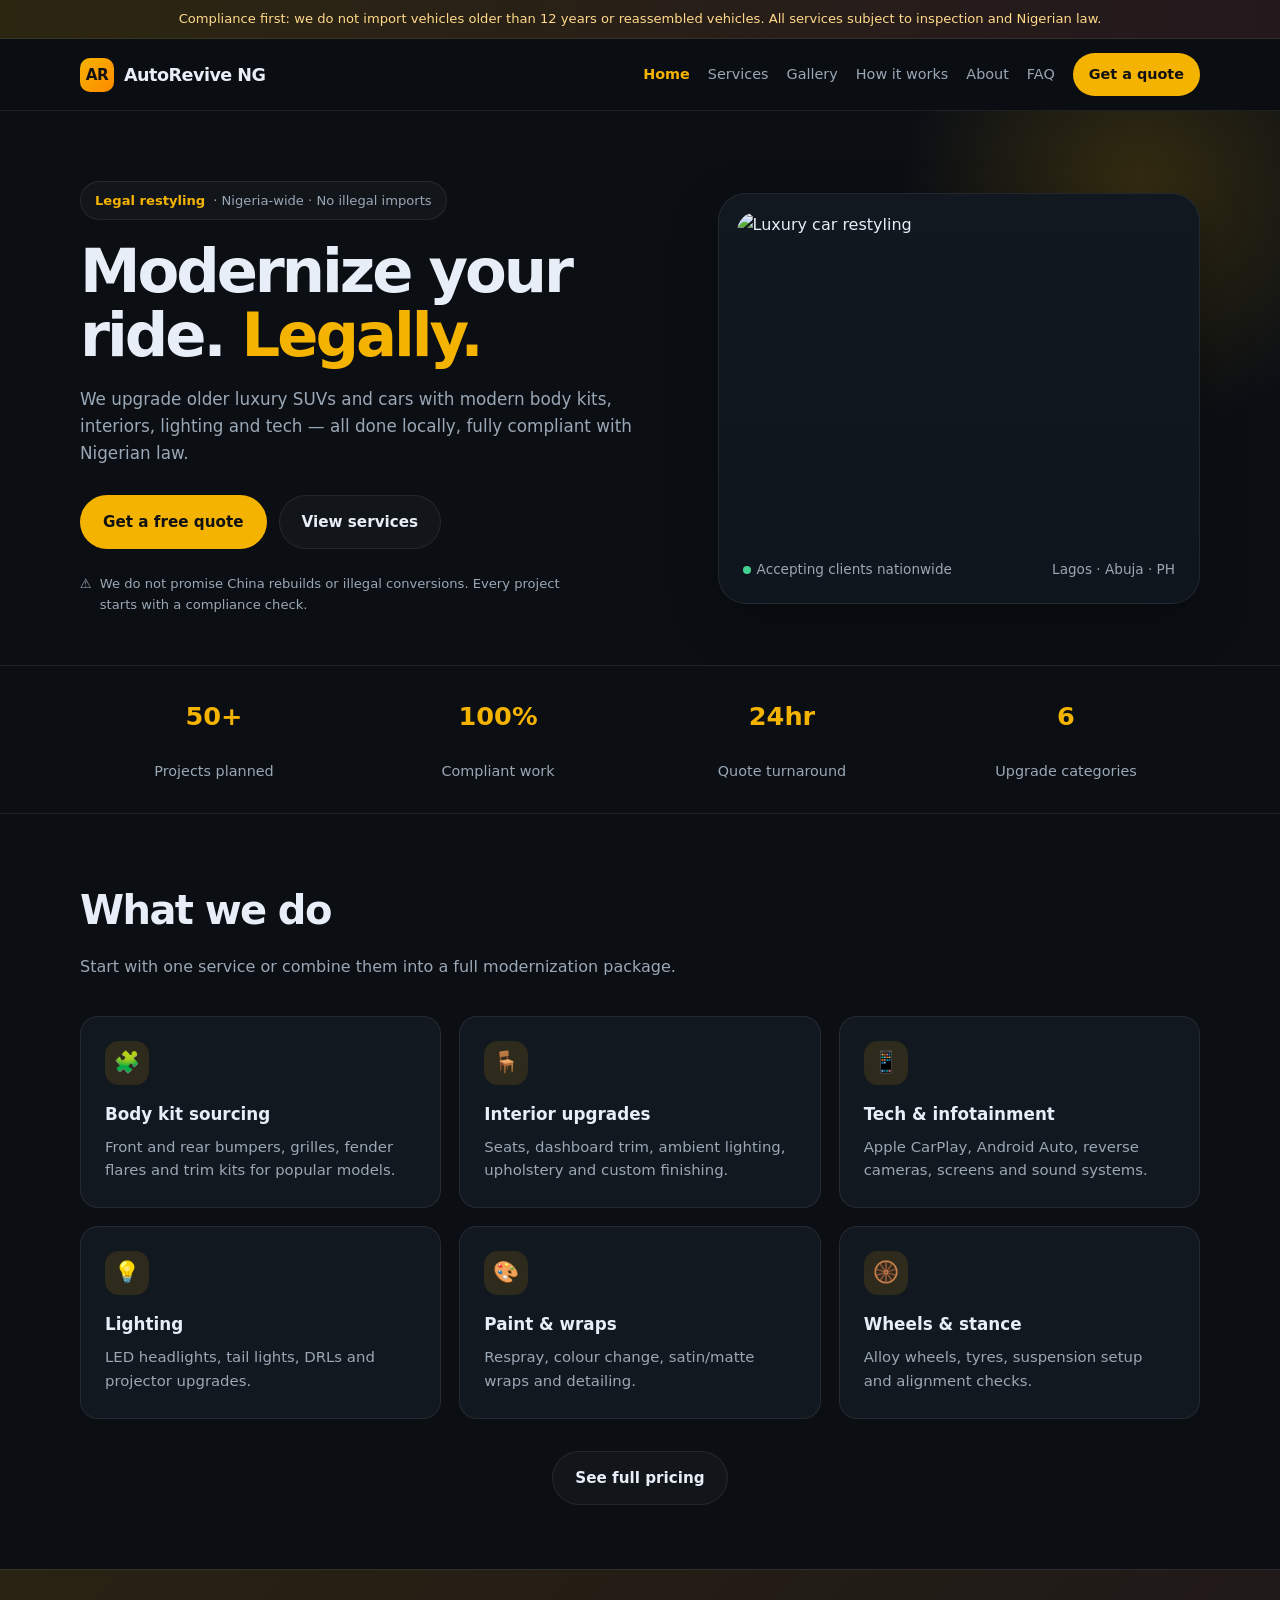
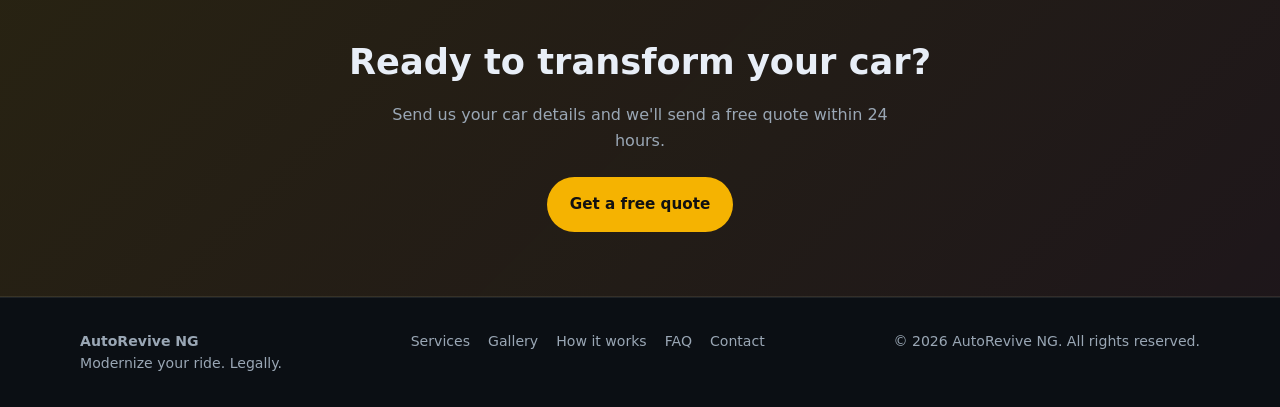
==== index.html @ 41c701de "Initial AutoRevive NG site" ====
<!DOCTYPE html>
<html lang="en">
<head>
  <meta charset="UTF-8" />
  <meta name="viewport" content="width=device-width, initial-scale=1.0" />
  <title>AutoRevive NG — Modernize Your Ride. Legally.</title>
  <meta name="description" content="Nigeria's trusted car restyling and upgrade service. Body kits, interiors, lighting, tech and more. No illegal imports." />
  <link rel="stylesheet" href="css/style.css" />
</head>
<body>

  <div class="banner">
    Compliance first: we do not import vehicles older than 12 years or reassembled vehicles. All services subject to inspection and Nigerian law.
  </div>

  <header>
    <div class="container nav">
      <a href="index.html" class="logo"><span>AR</span> AutoRevive NG</a>
      <button class="nav-toggle" aria-label="Toggle menu">&#9776;</button>
      <nav class="nav-links">
        <a href="index.html" class="active">Home</a>
        <a href="services.html">Services</a>
        <a href="gallery.html">Gallery</a>
        <a href="how-it-works.html">How it works</a>
        <a href="about.html">About</a>
        <a href="faq.html">FAQ</a>
        <a href="contact.html" class="nav-cta">Get a quote</a>
      </nav>
    </div>
  </header>

  <section class="hero">
    <div class="container hero-grid">
      <div>
        <div class="pill"><b>Legal restyling</b> &middot; Nigeria-wide &middot; No illegal imports</div>
        <h1>Modernize your ride. <span>Legally.</span></h1>
        <p>
          We upgrade older luxury SUVs and cars with modern body kits, interiors,
          lighting and tech &mdash; all done locally, fully compliant with Nigerian law.
        </p>
        <div class="btn-row">
          <a href="contact.html" class="btn btn-primary">Get a free quote</a>
          <a href="services.html" class="btn btn-outline">View services</a>
        </div>
        <div class="hero-note">
          <span>&#9888;</span>
          <span>We do not promise China rebuilds or illegal conversions. Every project starts with a compliance check.</span>
        </div>
      </div>
      <div class="hero-card">
        <img src="https://images.unsplash.com/photo-1523983388277-336a66bf9bcd?w=900&q=80" alt="Luxury car restyling" />
        <div class="hero-card-footer">
          <span><span class="dot"></span>Accepting clients nationwide</span>
          <span>Lagos &middot; Abuja &middot; PH</span>
        </div>
      </div>
    </div>
  </section>

  <section class="trust-bar">
    <div class="container trust-grid">
      <div><strong>50+</strong><br />Projects planned</div>
      <div><strong>100%</strong><br />Compliant work</div>
      <div><strong>24hr</strong><br />Quote turnaround</div>
      <div><strong>6</strong><br />Upgrade categories</div>
    </div>
  </section>

  <section>
    <div class="container">
      <div class="section-head">
        <h2>What we do</h2>
        <p>Start with one service or combine them into a full modernization package.</p>
      </div>
      <div class="grid-3">
        <div class="card"><div class="icon">&#129513;</div><h3>Body kit sourcing</h3><p>Front and rear bumpers, grilles, fender flares and trim kits for popular models.</p></div>
        <div class="card"><div class="icon">&#129681;</div><h3>Interior upgrades</h3><p>Seats, dashboard trim, ambient lighting, upholstery and custom finishing.</p></div>
        <div class="card"><div class="icon">&#128241;</div><h3>Tech &amp; infotainment</h3><p>Apple CarPlay, Android Auto, reverse cameras, screens and sound systems.</p></div>
        <div class="card"><div class="icon">&#128161;</div><h3>Lighting</h3><p>LED headlights, tail lights, DRLs and projector upgrades.</p></div>
        <div class="card"><div class="icon">&#127912;</div><h3>Paint &amp; wraps</h3><p>Respray, colour change, satin/matte wraps and detailing.</p></div>
        <div class="card"><div class="icon">&#128734;</div><h3>Wheels &amp; stance</h3><p>Alloy wheels, tyres, suspension setup and alignment checks.</p></div>
      </div>
      <div class="center" style="margin-top:32px;">
        <a href="services.html" class="btn btn-outline">See full pricing</a>
      </div>
    </div>
  </section>

  <section class="cta-section">
    <div class="container">
      <h2>Ready to transform your car?</h2>
      <p>Send us your car details and we'll send a free quote within 24 hours.</p>
      <a href="contact.html" class="btn btn-primary">Get a free quote</a>
    </div>
  </section>

  <footer>
    <div class="container footer-grid">
      <div><strong>AutoRevive NG</strong><br />Modernize your ride. Legally.</div>
      <div class="footer-links">
        <a href="services.html">Services</a>
        <a href="gallery.html">Gallery</a>
        <a href="how-it-works.html">How it works</a>
        <a href="faq.html">FAQ</a>
        <a href="contact.html">Contact</a>
      </div>
      <div>&copy; <span id="year"></span> AutoRevive NG. All rights reserved.</div>
    </div>
  </footer>

  <script src="js/main.js"></script>
</body>
</html>
---- css/style.css ----
:root {
  --bg: #0b0f14;
  --card: #121820;
  --card-2: #17202b;
  --accent: #f5b301;
  --accent-2: #ffcf4d;
  --text: #e8eef7;
  --muted: #9aa7b5;
  --border: rgba(255, 255, 255, 0.08);
  --radius: 18px;
  --shadow: 0 18px 50px rgba(0, 0, 0, 0.35);
}

* { box-sizing: border-box; margin: 0; padding: 0; }
html { scroll-behavior: smooth; }

body {
  font-family: system-ui, -apple-system, BlinkMacSystemFont, "Segoe UI", Roboto, sans-serif;
  background: var(--bg);
  color: var(--text);
  line-height: 1.6;
}

a { color: inherit; text-decoration: none; }
img { max-width: 100%; display: block; }
.container { width: min(1120px, 92%); margin: 0 auto; }

/* Banner */
.banner {
  background: linear-gradient(90deg, rgba(245,179,1,0.14), rgba(255,107,107,0.10));
  border-bottom: 1px solid var(--border);
  padding: 10px 0;
  font-size: 0.82rem;
  color: #ffd98a;
  text-align: center;
  line-height: 1.4;
}

/* Header */
header {
  position: sticky;
  top: 0;
  z-index: 50;
  background: rgba(11,15,20,0.92);
  backdrop-filter: blur(14px);
  border-bottom: 1px solid var(--border);
}

.nav { display: flex; align-items: center; justify-content: space-between; padding: 14px 0; }

.logo { display: flex; align-items: center; gap: 10px; font-weight: 800; letter-spacing: -0.03em; font-size: 1.1rem; }

.logo span {
  width: 34px; height: 34px; border-radius: 10px;
  background: linear-gradient(135deg, var(--accent), #ff8a00);
  display: grid; place-items: center;
  color: #111; font-size: 0.95rem;
}

.nav-links { display: flex; align-items: center; gap: 18px; font-size: 0.9rem; color: var(--muted); }
.nav-links a:hover, .nav-links a.active { color: var(--text); }
.nav-links a.active { font-weight: 700; color: var(--accent); }

.nav-cta { background: var(--accent); color: #111 !important; padding: 10px 16px; border-radius: 999px; font-weight: 700; }
.nav-cta.active { background: var(--accent-2); }

.nav-toggle {
  display: none; background: none;
  border: 1px solid var(--border); color: var(--text);
  font-size: 1.3rem; padding: 6px 10px;
  border-radius: 10px; cursor: pointer;
}

/* Hero */
.hero { padding: 70px 0 50px; position: relative; overflow: hidden; }

.hero::before {
  content: ""; position: absolute;
  width: 520px; height: 520px;
  background: radial-gradient(circle, rgba(245,179,1,0.18), transparent 65%);
  top: -180px; right: -120px; pointer-events: none;
}

.hero-grid { display: grid; grid-template-columns: 1.1fr 0.9fr; gap: 48px; align-items: center; position: relative; }

.pill {
  display: inline-flex; align-items: center; gap: 8px;
  border: 1px solid var(--border);
  background: rgba(255,255,255,0.03);
  color: var(--muted); padding: 8px 14px;
  border-radius: 999px; font-size: 0.82rem; margin-bottom: 20px;
}
.pill b { color: var(--accent); }

h1 { font-size: clamp(2.2rem, 5vw, 3.8rem); line-height: 1.05; letter-spacing: -0.05em; margin-bottom: 18px; }
h1 span { color: var(--accent); }
.hero p { color: var(--muted); font-size: 1.05rem; max-width: 560px; margin-bottom: 28px; }

.btn-row { display: flex; flex-wrap: wrap; gap: 12px; margin-bottom: 24px; }

.btn {
  display: inline-flex; align-items: center; justify-content: center; gap: 8px;
  padding: 14px 22px; border-radius: 999px;
  font-weight: 800; border: 1px solid transparent;
  cursor: pointer; transition: 0.2s ease; font-size: 0.95rem;
}

.btn-primary { background: var(--accent); color: #111; }
.btn-primary:hover { background: var(--accent-2); transform: translateY(-1px); }
.btn-outline { border-color: var(--border); color: var(--text); background: rgba(255,255,255,0.03); }
.btn-outline:hover { background: rgba(255,255,255,0.07); }

.hero-note { font-size: 0.82rem; color: var(--muted); display: flex; gap: 8px; align-items: flex-start; max-width: 520px; }

.hero-card {
  background: linear-gradient(180deg, var(--card), #0f151d);
  border: 1px solid var(--border); border-radius: 28px;
  padding: 18px; box-shadow: var(--shadow);
}

.hero-card img { border-radius: 20px; aspect-ratio: 4/3; object-fit: cover; width: 100%; }

.hero-card-footer {
  display: flex; justify-content: space-between; align-items: center;
  padding: 14px 6px 4px; font-size: 0.85rem;
  color: var(--muted); flex-wrap: wrap; gap: 8px;
}

.dot { width: 8px; height: 8px; border-radius: 50%; background: #42d392; display: inline-block; margin-right: 6px; }

/* Trust bar */
.trust-bar { padding: 30px 0; border-top: 1px solid var(--border); border-bottom: 1px solid var(--border); }
.trust-grid { display: grid; grid-template-columns: repeat(4, 1fr); gap: 16px; text-align: center; }
.trust-grid div { font-size: 0.9rem; color: var(--muted); }
.trust-grid strong { font-size: 1.6rem; color: var(--accent); display: block; }

/* Sections */
section { padding: 64px 0; }
.section-head { max-width: 700px; margin-bottom: 36px; }
.section-head h2 { font-size: clamp(1.7rem, 3.5vw, 2.5rem); letter-spacing: -0.04em; margin-bottom: 12px; }
.section-head p { color: var(--muted); }

.grid-3 { display: grid; grid-template-columns: repeat(3, 1fr); gap: 18px; }

.card {
  background: var(--card); border: 1px solid var(--border);
  border-radius: var(--radius); padding: 24px; transition: 0.2s ease;
}
.card:hover { transform: translateY(-3px); border-color: rgba(245,179,1,0.35); }
.card .icon {
  width: 44px; height: 44px; border-radius: 14px;
  background: rgba(245,179,1,0.12);
  display: grid; place-items: center;
  font-size: 1.3rem; margin-bottom: 16px;
}
.card h3 { margin-bottom: 8px; font-size: 1.05rem; }
.card p { color: var(--muted); font-size: 0.93rem; }

/* Steps */
.steps { display: grid; grid-template-columns: repeat(4, 1fr); gap: 16px; counter-reset: step; }
.step { background: var(--card); border: 1px solid var(--border); border-radius: var(--radius); padding: 22px; }
.step::before {
  counter-increment: step; content: counter(step);
  width: 32px; height: 32px; border-radius: 50%;
  background: var(--accent); color: #111;
  display: grid; place-items: center; font-weight: 800; margin-bottom: 14px;
}
.step h3 { font-size: 0.95rem; margin-bottom: 6px; }
.step p { color: var(--muted); font-size: 0.9rem; }

/* Page hero */
.page-hero { padding: 60px 0 30px; border-bottom: 1px solid var(--border); }
.page-hero h1 { font-size: clamp(2rem, 4vw, 3rem); margin-bottom: 10px; }
.page-hero p { color: var(--muted); max-width: 640px; }

/* Price cards */
.price-card {
  background: var(--card); border: 1px solid var(--border);
  border-radius: var(--radius); padding: 24px;
  max-width: 720px; margin-bottom: 24px;
}
.price-card p { color: var(--muted); margin-bottom: 10px; }
.price-tag { font-size: 1.4rem; font-weight: 800; color: var(--accent); margin: 14px 0 8px; }
.price-note { font-size: 0.85rem; color: var(--muted); line-height: 1.5; }

/* Gallery */
.gallery { display: grid; grid-template-columns: repeat(3, 1fr); gap: 14px; }
.gallery img {
  border-radius: 16px; aspect-ratio: 4/3; object-fit: cover;
  border: 1px solid var(--border); filter: saturate(0.9); transition: 0.25s ease;
}
.gallery img:hover { transform: scale(1.02); filter: saturate(1.1); }

/* FAQ */
.faq { display: grid; gap: 12px; max-width: 820px; }
details { background: var(--card); border: 1px solid var(--border); border-radius: 14px; padding: 18px 20px; }
summary { cursor: pointer; font-weight: 700; list-style: none; display: flex; justify-content: space-between; gap: 12px; }
summary::-webkit-details-marker { display: none; }
summary::after { content: "+"; color: var(--accent); font-size: 1.3rem; line-height: 1; }
details[open] summary::after { content: "\2013"; }
details p { color: var(--muted); margin-top: 12px; font-size: 0.93rem; }

/* About */
.about-content { max-width: 720px; }
.about-content p { color: var(--muted); margin-bottom: 16px; }
.values-list { list-style: none; display: grid; gap: 12px; margin-top: 16px; }
.values-list li { color: var(--muted); font-size: 0.95rem; }
.values-list li strong { color: var(--text); }

/* Form */
.form-wrap {
  display: grid; grid-template-columns: 0.9fr 1.1fr; gap: 28px;
  background: linear-gradient(180deg, var(--card), #0f151d);
  border: 1px solid var(--border); border-radius: 26px;
  padding: 28px; box-shadow: var(--shadow);
}
.form-info h2 { font-size: 1.6rem; letter-spacing: -0.03em; margin-bottom: 12px; }
.form-info p { color: var(--muted); margin-bottom: 18px; }
.form-info ul { list-style: none; display: grid; gap: 10px; color: var(--muted); font-size: 0.93rem; }
.form-info li::before { content: "\2713"; color: var(--accent); margin-right: 8px; font-weight: 800; }
.form-info a { color: var(--accent); text-decoration: underline; }

form { display: grid; gap: 14px; }
.field { display: grid; gap: 6px; }
label { font-size: 0.83rem; color: var(--muted); }

input, select, textarea {
  width: 100%; background: #0b1016;
  border: 1px solid var(--border); color: var(--text);
  border-radius: 12px; padding: 13px 14px;
  font: inherit; outline: none;
}
input:focus, select:focus, textarea:focus {
  border-color: rgba(245,179,1,0.6);
  box-shadow: 0 0 0 3px rgba(245,179,1,0.08);
}
textarea { min-height: 110px; resize: vertical; }
.form-row { display: grid; grid-template-columns: 1fr 1fr; gap: 14px; }
.disclaimer { font-size: 0.78rem; color: var(--muted); line-height: 1.5; }

/* CTA */
.cta-section {
  background: linear-gradient(135deg, rgba(245,179,1,0.12), rgba(255,107,107,0.08));
  border-top: 1px solid var(--border); border-bottom: 1px solid var(--border); text-align: center;
}
.cta-section h2 { font-size: clamp(1.5rem, 3vw, 2.2rem); margin-bottom: 12px; }
.cta-section p { color: var(--muted); margin-bottom: 24px; max-width: 520px; margin-left: auto; margin-right: auto; }

.compliance-section { background: var(--card); border-top: 1px solid var(--border); border-bottom: 1px solid var(--border); }
.center { text-align: center; }

/* Footer */
footer { border-top: 1px solid var(--border); padding: 32px 0; color: var(--muted); font-size: 0.88rem; }
.footer-grid { display: flex; justify-content: space-between; gap: 20px; flex-wrap: wrap; }
.footer-links { display: flex; gap: 18px; flex-wrap: wrap; }
.footer-links a:hover { color: var(--text); }

/* Responsive */
@media (max-width: 900px) {
  .hero-grid, .form-wrap { grid-template-columns: 1fr; }
  .grid-3, .steps, .gallery { grid-template-columns: 1fr 1fr; }
  .trust-grid { grid-template-columns: 1fr 1fr; }

  .nav-links {
    display: none; position: absolute;
    top: 64px; left: 4%; right: 4%;
    background: #0f151d; border: 1px solid var(--border);
    border-radius: 16px; padding: 18px;
    flex-direction: column; align-items: stretch;
    box-shadow: var(--shadow);
  }
  .nav-links.open { display: flex; }
  .nav-toggle { display: block; }
}

@media (max-width: 600px) {
  .grid-3, .steps, .gallery, .form-row, .trust-grid { grid-template-columns: 1fr; }
  .hero { padding-top: 48px; }
  section { padding: 48px 0; }
  .banner { font-size: 0.75rem; padding: 8px 12px; }
}
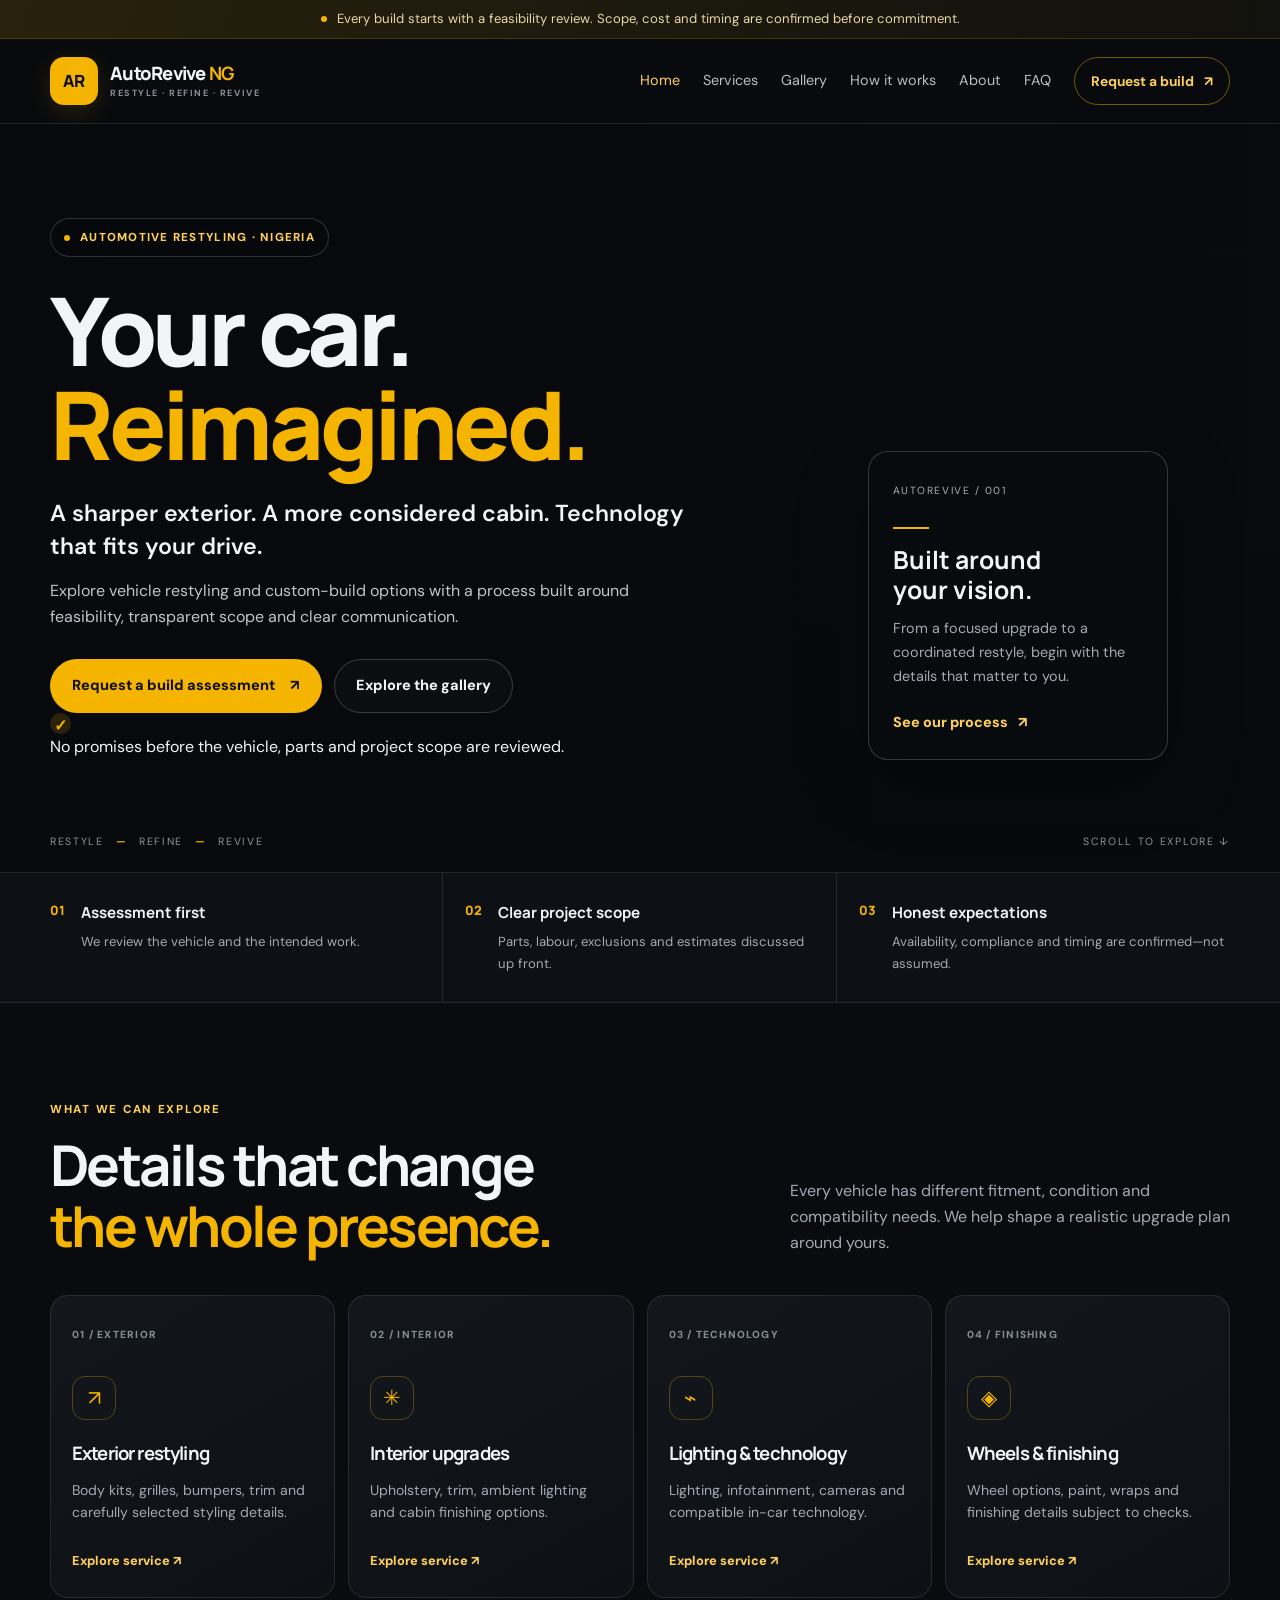
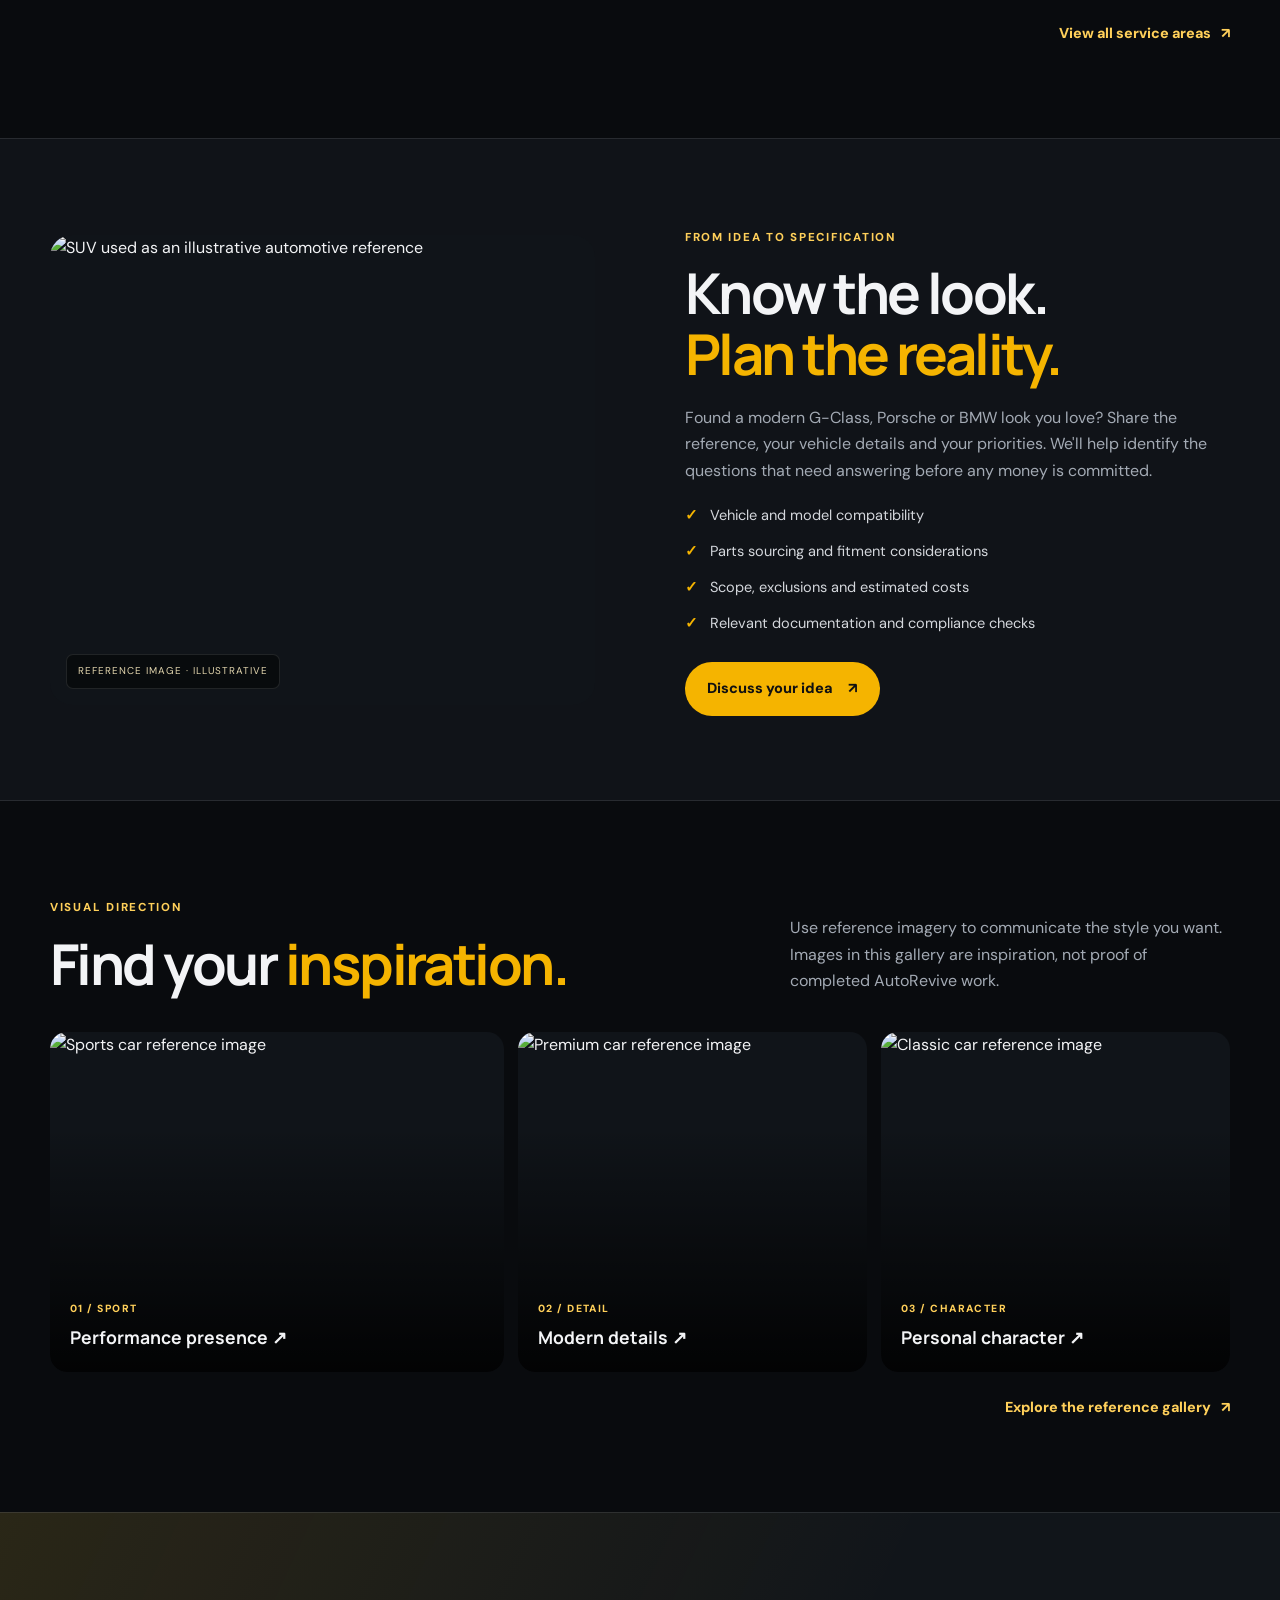
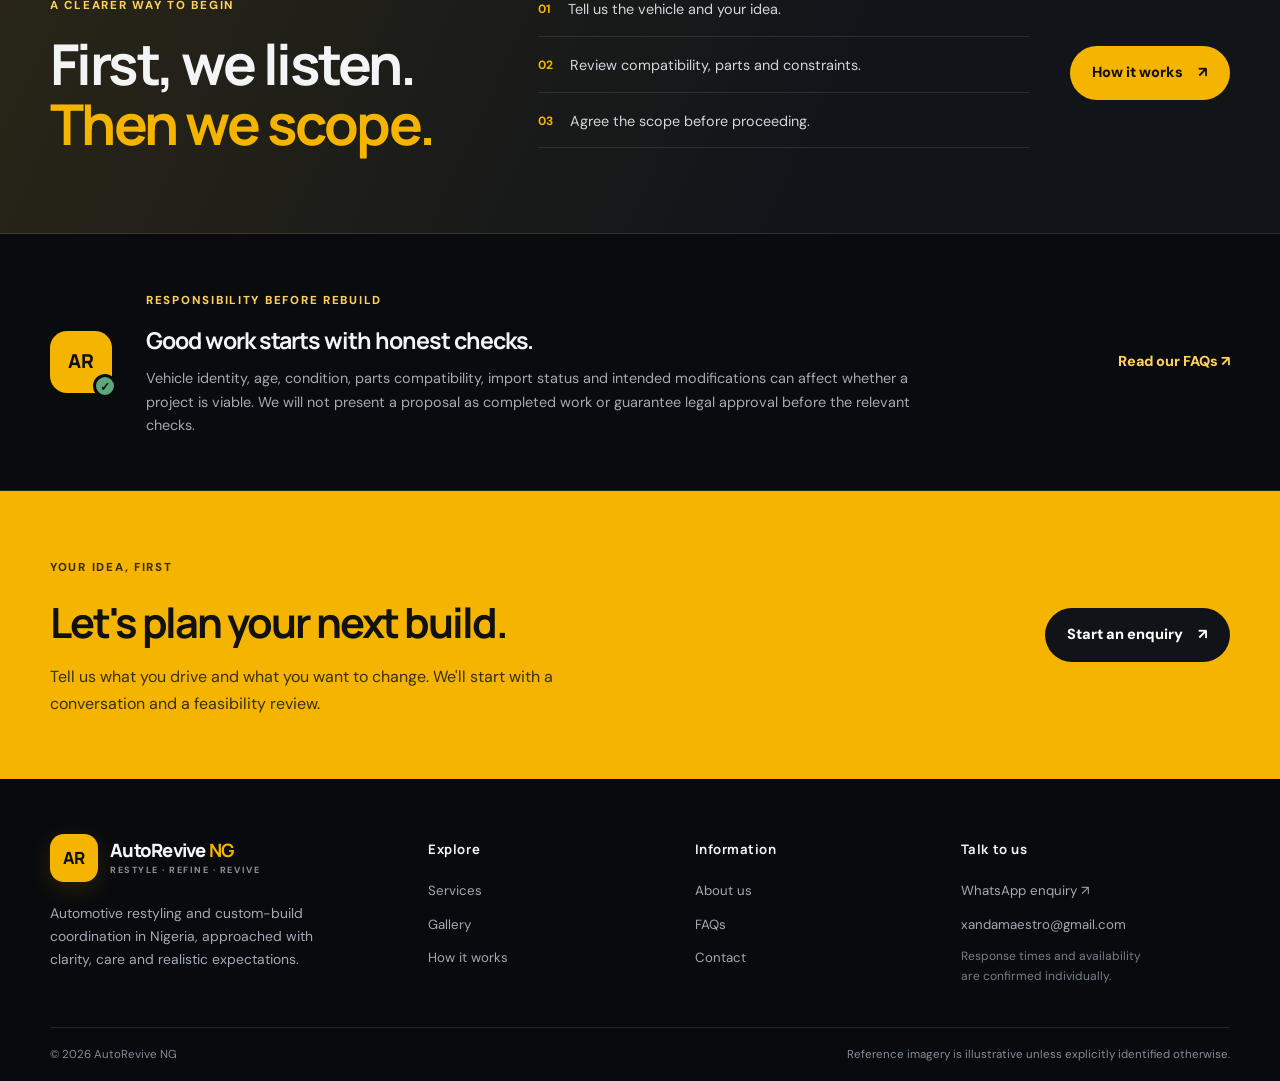
==== commit 340647f9: "Upgrade AutoRevive NG website" ====
--- a/index.html
+++ b/index.html
@@ -1,113 +1,12 @@
-<!DOCTYPE html>
-<html lang="en">
-<head>
-  <meta charset="UTF-8" />
-  <meta name="viewport" content="width=device-width, initial-scale=1.0" />
-  <title>AutoRevive NG — Modernize Your Ride. Legally.</title>
-  <meta name="description" content="Nigeria's trusted car restyling and upgrade service. Body kits, interiors, lighting, tech and more. No illegal imports." />
-  <link rel="stylesheet" href="css/style.css" />
-</head>
-<body>
-
-  <div class="banner">
-    Compliance first: we do not import vehicles older than 12 years or reassembled vehicles. All services subject to inspection and Nigerian law.
-  </div>
-
-  <header>
-    <div class="container nav">
-      <a href="index.html" class="logo"><span>AR</span> AutoRevive NG</a>
-      <button class="nav-toggle" aria-label="Toggle menu">&#9776;</button>
-      <nav class="nav-links">
-        <a href="index.html" class="active">Home</a>
-        <a href="services.html">Services</a>
-        <a href="gallery.html">Gallery</a>
-        <a href="how-it-works.html">How it works</a>
-        <a href="about.html">About</a>
-        <a href="faq.html">FAQ</a>
-        <a href="contact.html" class="nav-cta">Get a quote</a>
-      </nav>
-    </div>
-  </header>
-
-  <section class="hero">
-    <div class="container hero-grid">
-      <div>
-        <div class="pill"><b>Legal restyling</b> &middot; Nigeria-wide &middot; No illegal imports</div>
-        <h1>Modernize your ride. <span>Legally.</span></h1>
-        <p>
-          We upgrade older luxury SUVs and cars with modern body kits, interiors,
-          lighting and tech &mdash; all done locally, fully compliant with Nigerian law.
-        </p>
-        <div class="btn-row">
-          <a href="contact.html" class="btn btn-primary">Get a free quote</a>
-          <a href="services.html" class="btn btn-outline">View services</a>
-        </div>
-        <div class="hero-note">
-          <span>&#9888;</span>
-          <span>We do not promise China rebuilds or illegal conversions. Every project starts with a compliance check.</span>
-        </div>
-      </div>
-      <div class="hero-card">
-        <img src="https://images.unsplash.com/photo-1523983388277-336a66bf9bcd?w=900&q=80" alt="Luxury car restyling" />
-        <div class="hero-card-footer">
-          <span><span class="dot"></span>Accepting clients nationwide</span>
-          <span>Lagos &middot; Abuja &middot; PH</span>
-        </div>
-      </div>
-    </div>
-  </section>
-
-  <section class="trust-bar">
-    <div class="container trust-grid">
-      <div><strong>50+</strong><br />Projects planned</div>
-      <div><strong>100%</strong><br />Compliant work</div>
-      <div><strong>24hr</strong><br />Quote turnaround</div>
-      <div><strong>6</strong><br />Upgrade categories</div>
-    </div>
-  </section>
-
-  <section>
-    <div class="container">
-      <div class="section-head">
-        <h2>What we do</h2>
-        <p>Start with one service or combine them into a full modernization package.</p>
-      </div>
-      <div class="grid-3">
-        <div class="card"><div class="icon">&#129513;</div><h3>Body kit sourcing</h3><p>Front and rear bumpers, grilles, fender flares and trim kits for popular models.</p></div>
-        <div class="card"><div class="icon">&#129681;</div><h3>Interior upgrades</h3><p>Seats, dashboard trim, ambient lighting, upholstery and custom finishing.</p></div>
-        <div class="card"><div class="icon">&#128241;</div><h3>Tech &amp; infotainment</h3><p>Apple CarPlay, Android Auto, reverse cameras, screens and sound systems.</p></div>
-        <div class="card"><div class="icon">&#128161;</div><h3>Lighting</h3><p>LED headlights, tail lights, DRLs and projector upgrades.</p></div>
-        <div class="card"><div class="icon">&#127912;</div><h3>Paint &amp; wraps</h3><p>Respray, colour change, satin/matte wraps and detailing.</p></div>
-        <div class="card"><div class="icon">&#128734;</div><h3>Wheels &amp; stance</h3><p>Alloy wheels, tyres, suspension setup and alignment checks.</p></div>
-      </div>
-      <div class="center" style="margin-top:32px;">
-        <a href="services.html" class="btn btn-outline">See full pricing</a>
-      </div>
-    </div>
-  </section>
-
-  <section class="cta-section">
-    <div class="container">
-      <h2>Ready to transform your car?</h2>
-      <p>Send us your car details and we'll send a free quote within 24 hours.</p>
-      <a href="contact.html" class="btn btn-primary">Get a free quote</a>
-    </div>
-  </section>
-
-  <footer>
-    <div class="container footer-grid">
-      <div><strong>AutoRevive NG</strong><br />Modernize your ride. Legally.</div>
-      <div class="footer-links">
-        <a href="services.html">Services</a>
-        <a href="gallery.html">Gallery</a>
-        <a href="how-it-works.html">How it works</a>
-        <a href="faq.html">FAQ</a>
-        <a href="contact.html">Contact</a>
-      </div>
-      <div>&copy; <span id="year"></span> AutoRevive NG. All rights reserved.</div>
-    </div>
-  </footer>
-
-  <script src="js/main.js"></script>
-</body>
-</html>
+<!doctype html><html lang="en"><head><meta charset="utf-8"><meta name="viewport" content="width=device-width, initial-scale=1"><meta name="theme-color" content="#0a0c0f"><meta name="description" content="Explore automotive restyling and custom-build coordination in Nigeria. Start with a feasibility review and a clear project scope."><title>Your Car. Reimagined. | AutoRevive NG</title><meta property="og:title" content="Your Car. Reimagined. | AutoRevive NG"><meta property="og:description" content="Explore automotive restyling and custom-build coordination in Nigeria. Start with a feasibility review and a clear project scope."><meta property="og:type" content="website"><link rel="preconnect" href="https://images.unsplash.com"><link rel="stylesheet" href="css/style.css"></head><body><a class="skip-link" href="#main">Skip to content</a>
+<div class="announcement"><div class="container announcement-inner"><span class="announcement-dot" aria-hidden="true"></span><span>Every build starts with a feasibility review. Scope, cost and timing are confirmed before commitment.</span></div></div>
+<header class="site-header"><div class="container nav-wrap"><a class="brand" href="index.html" aria-label="AutoRevive NG home"><span class="brand-mark">AR</span><span class="brand-word">AutoRevive <b>NG</b><small>RESTYLE · REFINE · REVIVE</small></span></a>
+<button class="nav-toggle" type="button" aria-expanded="false" aria-controls="primary-nav" aria-label="Open navigation"><span></span><span></span><span></span></button>
+<nav class="nav-links" id="primary-nav" aria-label="Main navigation"><a href="index.html" class="active" aria-current="page">Home</a><a href="services.html">Services</a><a href="gallery.html">Gallery</a><a href="how-it-works.html">How it works</a><a href="about.html">About</a><a href="faq.html">FAQ</a><a class="nav-cta" href="contact.html">Request a build <span aria-hidden="true">↗</span></a></nav></div></header><main id="main"><section class="hero"><div class="hero-image" role="img" aria-label="Luxury performance SUV in a dramatic setting"></div><div class="hero-overlay"></div><div class="container hero-inner"><div class="hero-copy"><span class="eyebrow eyebrow-pill"><i></i> AUTOMOTIVE RESTYLING · NIGERIA</span><h1>Your car.<br><span>Reimagined.</span></h1><p class="hero-lede">A sharper exterior. A more considered cabin. Technology that fits your drive.</p><p class="hero-body">Explore vehicle restyling and custom-build options with a process built around feasibility, transparent scope and clear communication.</p><div class="button-row"><a class="btn btn-primary" href="contact.html">Request a build assessment <span aria-hidden="true">↗</span></a><a class="btn btn-ghost" href="gallery.html">Explore the gallery</a></div><div class="hero-note"><span class="check-icon">✓</span> No promises before the vehicle, parts and project scope are reviewed.</div></div><div class="hero-side-card"><span class="side-index">AUTOREVIVE / 001</span><span class="side-line"></span><strong>Built around<br>your vision.</strong><p>From a focused upgrade to a coordinated restyle, begin with the details that matter to you.</p><a href="how-it-works.html" class="text-link">See our process <span>↗</span></a></div></div><div class="hero-bottom container"><span>RESTYLE <b>—</b> REFINE <b>—</b> REVIVE</span><span>SCROLL TO EXPLORE ↓</span></div></section>
+<section class="trust-strip"><div class="container trust-grid"><div><span class="trust-number">01</span><div><strong>Assessment first</strong><p>We review the vehicle and the intended work.</p></div></div><div><span class="trust-number">02</span><div><strong>Clear project scope</strong><p>Parts, labour, exclusions and estimates discussed up front.</p></div></div><div><span class="trust-number">03</span><div><strong>Honest expectations</strong><p>Availability, compliance and timing are confirmed—not assumed.</p></div></div></div></section>
+<section class="section services-section"><div class="container"><div class="section-heading"><div><span class="eyebrow">WHAT WE CAN EXPLORE</span><h2>Details that change<br><span>the whole presence.</span></h2></div><p>Every vehicle has different fitment, condition and compatibility needs. We help shape a realistic upgrade plan around yours.</p></div><div class="service-grid"><a class="service-card" href="services.html#exterior"><span class="service-count">01 / EXTERIOR</span><div class="service-icon">↗</div><h3>Exterior restyling</h3><p>Body kits, grilles, bumpers, trim and carefully selected styling details.</p><span class="card-arrow">Explore service ↗</span></a><a class="service-card" href="services.html#interior"><span class="service-count">02 / INTERIOR</span><div class="service-icon">✳</div><h3>Interior upgrades</h3><p>Upholstery, trim, ambient lighting and cabin finishing options.</p><span class="card-arrow">Explore service ↗</span></a><a class="service-card" href="services.html#technology"><span class="service-count">03 / TECHNOLOGY</span><div class="service-icon">⌁</div><h3>Lighting & technology</h3><p>Lighting, infotainment, cameras and compatible in-car technology.</p><span class="card-arrow">Explore service ↗</span></a><a class="service-card" href="services.html#wheels"><span class="service-count">04 / FINISHING</span><div class="service-icon">◈</div><h3>Wheels & finishing</h3><p>Wheel options, paint, wraps and finishing details subject to checks.</p><span class="card-arrow">Explore service ↗</span></a></div><div class="section-foot"><a href="services.html" class="text-link">View all service areas <span>↗</span></a></div></div></section>
+<section class="feature-section"><div class="container feature-grid"><div class="feature-photo"><img src="https://images.unsplash.com/photo-1519641471654-76ce0107ad1b?auto=format&fit=crop&w=1400&q=85" alt="SUV used as an illustrative automotive reference" loading="lazy"><span class="photo-tag">REFERENCE IMAGE · ILLUSTRATIVE</span></div><div class="feature-copy"><span class="eyebrow">FROM IDEA TO SPECIFICATION</span><h2>Know the look.<br><span>Plan the reality.</span></h2><p>Found a modern G-Class, Porsche or BMW look you love? Share the reference, your vehicle details and your priorities. We'll help identify the questions that need answering before any money is committed.</p><ul class="check-list"><li>Vehicle and model compatibility</li><li>Parts sourcing and fitment considerations</li><li>Scope, exclusions and estimated costs</li><li>Relevant documentation and compliance checks</li></ul><a class="btn btn-primary" href="contact.html">Discuss your idea <span>↗</span></a></div></div></section>
+<section class="gallery-preview section"><div class="container"><div class="section-heading"><div><span class="eyebrow">VISUAL DIRECTION</span><h2>Find your <span>inspiration.</span></h2></div><p>Use reference imagery to communicate the style you want. Images in this gallery are inspiration, not proof of completed AutoRevive work.</p></div><div class="preview-grid"><a class="preview-tile preview-large" href="gallery.html"><img src="https://images.unsplash.com/photo-1503376780353-7e6692767b70?auto=format&fit=crop&w=1200&q=85" alt="Sports car reference image" loading="lazy"><span><small>01 / SPORT</small><strong>Performance presence ↗</strong></span></a><a class="preview-tile" href="gallery.html"><img src="https://images.unsplash.com/photo-1555215695-3004980ad54e?auto=format&fit=crop&w=900&q=85" alt="Premium car reference image" loading="lazy"><span><small>02 / DETAIL</small><strong>Modern details ↗</strong></span></a><a class="preview-tile" href="gallery.html"><img src="https://images.unsplash.com/photo-1494976388531-d1058494cdd8?auto=format&fit=crop&w=900&q=85" alt="Classic car reference image" loading="lazy"><span><small>03 / CHARACTER</small><strong>Personal character ↗</strong></span></a></div><div class="section-foot"><a href="gallery.html" class="text-link">Explore the reference gallery <span>↗</span></a></div></div></section>
+<section class="process-band"><div class="container process-band-inner"><div><span class="eyebrow">A CLEARER WAY TO BEGIN</span><h2>First, we listen.<br><span>Then we scope.</span></h2></div><div class="process-steps"><div><b>01</b><span>Tell us the vehicle and your idea.</span></div><div><b>02</b><span>Review compatibility, parts and constraints.</span></div><div><b>03</b><span>Agree the scope before proceeding.</span></div></div><a class="btn btn-primary" href="how-it-works.html">How it works <span>↗</span></a></div></section>
+<section class="compliance-callout"><div class="container compliance-inner"><div class="compliance-symbol">AR<span>✓</span></div><div><span class="eyebrow">RESPONSIBILITY BEFORE REBUILD</span><h2>Good work starts with honest checks.</h2><p>Vehicle identity, age, condition, parts compatibility, import status and intended modifications can affect whether a project is viable. We will not present a proposal as completed work or guarantee legal approval before the relevant checks.</p></div><a class="text-link" href="faq.html">Read our FAQs ↗</a></div></section></main><section class="footer-cta"><div class="container footer-cta-inner"><div><span class="eyebrow">YOUR IDEA, FIRST</span><h2>Let's plan your next build.</h2><p>Tell us what you drive and what you want to change. We'll start with a conversation and a feasibility review.</p></div><a class="btn btn-primary" href="contact.html">Start an enquiry <span aria-hidden="true">↗</span></a></div></section>
+<footer class="site-footer"><div class="container footer-grid"><div class="footer-about"><a class="brand" href="index.html"><span class="brand-mark">AR</span><span class="brand-word">AutoRevive <b>NG</b><small>RESTYLE · REFINE · REVIVE</small></span></a><p>Automotive restyling and custom-build coordination in Nigeria, approached with clarity, care and realistic expectations.</p></div><div class="footer-column"><h3>Explore</h3><a href="services.html">Services</a><a href="gallery.html">Gallery</a><a href="how-it-works.html">How it works</a></div><div class="footer-column"><h3>Information</h3><a href="about.html">About us</a><a href="faq.html">FAQs</a><a href="contact.html">Contact</a></div><div class="footer-column"><h3>Talk to us</h3><a href="https://wa.me/2349133064152?text=Hello%20AutoRevive%20NG%2C%20I%20would%20like%20to%20discuss%20a%20vehicle%20project." target="_blank" rel="noopener">WhatsApp enquiry ↗</a><a href="mailto:xandamaestro@gmail.com">xandamaestro@gmail.com</a><span class="footer-note">Response times and availability are confirmed individually.</span></div></div><div class="container footer-bottom"><span>© <span id="siteYear"></span> AutoRevive NG</span><span>Reference imagery is illustrative unless explicitly identified otherwise.</span></div></footer><script src="js/main.js" defer></script></body></html>
--- a/css/style.css
+++ b/css/style.css
@@ -1,281 +1,6 @@
-:root {
-  --bg: #0b0f14;
-  --card: #121820;
-  --card-2: #17202b;
-  --accent: #f5b301;
-  --accent-2: #ffcf4d;
-  --text: #e8eef7;
-  --muted: #9aa7b5;
-  --border: rgba(255, 255, 255, 0.08);
-  --radius: 18px;
-  --shadow: 0 18px 50px rgba(0, 0, 0, 0.35);
-}
-
-* { box-sizing: border-box; margin: 0; padding: 0; }
-html { scroll-behavior: smooth; }
-
-body {
-  font-family: system-ui, -apple-system, BlinkMacSystemFont, "Segoe UI", Roboto, sans-serif;
-  background: var(--bg);
-  color: var(--text);
-  line-height: 1.6;
-}
-
-a { color: inherit; text-decoration: none; }
-img { max-width: 100%; display: block; }
-.container { width: min(1120px, 92%); margin: 0 auto; }
-
-/* Banner */
-.banner {
-  background: linear-gradient(90deg, rgba(245,179,1,0.14), rgba(255,107,107,0.10));
-  border-bottom: 1px solid var(--border);
-  padding: 10px 0;
-  font-size: 0.82rem;
-  color: #ffd98a;
-  text-align: center;
-  line-height: 1.4;
-}
-
-/* Header */
-header {
-  position: sticky;
-  top: 0;
-  z-index: 50;
-  background: rgba(11,15,20,0.92);
-  backdrop-filter: blur(14px);
-  border-bottom: 1px solid var(--border);
-}
-
-.nav { display: flex; align-items: center; justify-content: space-between; padding: 14px 0; }
-
-.logo { display: flex; align-items: center; gap: 10px; font-weight: 800; letter-spacing: -0.03em; font-size: 1.1rem; }
-
-.logo span {
-  width: 34px; height: 34px; border-radius: 10px;
-  background: linear-gradient(135deg, var(--accent), #ff8a00);
-  display: grid; place-items: center;
-  color: #111; font-size: 0.95rem;
-}
-
-.nav-links { display: flex; align-items: center; gap: 18px; font-size: 0.9rem; color: var(--muted); }
-.nav-links a:hover, .nav-links a.active { color: var(--text); }
-.nav-links a.active { font-weight: 700; color: var(--accent); }
-
-.nav-cta { background: var(--accent); color: #111 !important; padding: 10px 16px; border-radius: 999px; font-weight: 700; }
-.nav-cta.active { background: var(--accent-2); }
-
-.nav-toggle {
-  display: none; background: none;
-  border: 1px solid var(--border); color: var(--text);
-  font-size: 1.3rem; padding: 6px 10px;
-  border-radius: 10px; cursor: pointer;
-}
-
-/* Hero */
-.hero { padding: 70px 0 50px; position: relative; overflow: hidden; }
-
-.hero::before {
-  content: ""; position: absolute;
-  width: 520px; height: 520px;
-  background: radial-gradient(circle, rgba(245,179,1,0.18), transparent 65%);
-  top: -180px; right: -120px; pointer-events: none;
-}
-
-.hero-grid { display: grid; grid-template-columns: 1.1fr 0.9fr; gap: 48px; align-items: center; position: relative; }
-
-.pill {
-  display: inline-flex; align-items: center; gap: 8px;
-  border: 1px solid var(--border);
-  background: rgba(255,255,255,0.03);
-  color: var(--muted); padding: 8px 14px;
-  border-radius: 999px; font-size: 0.82rem; margin-bottom: 20px;
-}
-.pill b { color: var(--accent); }
-
-h1 { font-size: clamp(2.2rem, 5vw, 3.8rem); line-height: 1.05; letter-spacing: -0.05em; margin-bottom: 18px; }
-h1 span { color: var(--accent); }
-.hero p { color: var(--muted); font-size: 1.05rem; max-width: 560px; margin-bottom: 28px; }
-
-.btn-row { display: flex; flex-wrap: wrap; gap: 12px; margin-bottom: 24px; }
-
-.btn {
-  display: inline-flex; align-items: center; justify-content: center; gap: 8px;
-  padding: 14px 22px; border-radius: 999px;
-  font-weight: 800; border: 1px solid transparent;
-  cursor: pointer; transition: 0.2s ease; font-size: 0.95rem;
-}
-
-.btn-primary { background: var(--accent); color: #111; }
-.btn-primary:hover { background: var(--accent-2); transform: translateY(-1px); }
-.btn-outline { border-color: var(--border); color: var(--text); background: rgba(255,255,255,0.03); }
-.btn-outline:hover { background: rgba(255,255,255,0.07); }
-
-.hero-note { font-size: 0.82rem; color: var(--muted); display: flex; gap: 8px; align-items: flex-start; max-width: 520px; }
-
-.hero-card {
-  background: linear-gradient(180deg, var(--card), #0f151d);
-  border: 1px solid var(--border); border-radius: 28px;
-  padding: 18px; box-shadow: var(--shadow);
-}
-
-.hero-card img { border-radius: 20px; aspect-ratio: 4/3; object-fit: cover; width: 100%; }
-
-.hero-card-footer {
-  display: flex; justify-content: space-between; align-items: center;
-  padding: 14px 6px 4px; font-size: 0.85rem;
-  color: var(--muted); flex-wrap: wrap; gap: 8px;
-}
-
-.dot { width: 8px; height: 8px; border-radius: 50%; background: #42d392; display: inline-block; margin-right: 6px; }
-
-/* Trust bar */
-.trust-bar { padding: 30px 0; border-top: 1px solid var(--border); border-bottom: 1px solid var(--border); }
-.trust-grid { display: grid; grid-template-columns: repeat(4, 1fr); gap: 16px; text-align: center; }
-.trust-grid div { font-size: 0.9rem; color: var(--muted); }
-.trust-grid strong { font-size: 1.6rem; color: var(--accent); display: block; }
-
-/* Sections */
-section { padding: 64px 0; }
-.section-head { max-width: 700px; margin-bottom: 36px; }
-.section-head h2 { font-size: clamp(1.7rem, 3.5vw, 2.5rem); letter-spacing: -0.04em; margin-bottom: 12px; }
-.section-head p { color: var(--muted); }
-
-.grid-3 { display: grid; grid-template-columns: repeat(3, 1fr); gap: 18px; }
-
-.card {
-  background: var(--card); border: 1px solid var(--border);
-  border-radius: var(--radius); padding: 24px; transition: 0.2s ease;
-}
-.card:hover { transform: translateY(-3px); border-color: rgba(245,179,1,0.35); }
-.card .icon {
-  width: 44px; height: 44px; border-radius: 14px;
-  background: rgba(245,179,1,0.12);
-  display: grid; place-items: center;
-  font-size: 1.3rem; margin-bottom: 16px;
-}
-.card h3 { margin-bottom: 8px; font-size: 1.05rem; }
-.card p { color: var(--muted); font-size: 0.93rem; }
-
-/* Steps */
-.steps { display: grid; grid-template-columns: repeat(4, 1fr); gap: 16px; counter-reset: step; }
-.step { background: var(--card); border: 1px solid var(--border); border-radius: var(--radius); padding: 22px; }
-.step::before {
-  counter-increment: step; content: counter(step);
-  width: 32px; height: 32px; border-radius: 50%;
-  background: var(--accent); color: #111;
-  display: grid; place-items: center; font-weight: 800; margin-bottom: 14px;
-}
-.step h3 { font-size: 0.95rem; margin-bottom: 6px; }
-.step p { color: var(--muted); font-size: 0.9rem; }
-
-/* Page hero */
-.page-hero { padding: 60px 0 30px; border-bottom: 1px solid var(--border); }
-.page-hero h1 { font-size: clamp(2rem, 4vw, 3rem); margin-bottom: 10px; }
-.page-hero p { color: var(--muted); max-width: 640px; }
-
-/* Price cards */
-.price-card {
-  background: var(--card); border: 1px solid var(--border);
-  border-radius: var(--radius); padding: 24px;
-  max-width: 720px; margin-bottom: 24px;
-}
-.price-card p { color: var(--muted); margin-bottom: 10px; }
-.price-tag { font-size: 1.4rem; font-weight: 800; color: var(--accent); margin: 14px 0 8px; }
-.price-note { font-size: 0.85rem; color: var(--muted); line-height: 1.5; }
-
-/* Gallery */
-.gallery { display: grid; grid-template-columns: repeat(3, 1fr); gap: 14px; }
-.gallery img {
-  border-radius: 16px; aspect-ratio: 4/3; object-fit: cover;
-  border: 1px solid var(--border); filter: saturate(0.9); transition: 0.25s ease;
-}
-.gallery img:hover { transform: scale(1.02); filter: saturate(1.1); }
-
-/* FAQ */
-.faq { display: grid; gap: 12px; max-width: 820px; }
-details { background: var(--card); border: 1px solid var(--border); border-radius: 14px; padding: 18px 20px; }
-summary { cursor: pointer; font-weight: 700; list-style: none; display: flex; justify-content: space-between; gap: 12px; }
-summary::-webkit-details-marker { display: none; }
-summary::after { content: "+"; color: var(--accent); font-size: 1.3rem; line-height: 1; }
-details[open] summary::after { content: "\2013"; }
-details p { color: var(--muted); margin-top: 12px; font-size: 0.93rem; }
-
-/* About */
-.about-content { max-width: 720px; }
-.about-content p { color: var(--muted); margin-bottom: 16px; }
-.values-list { list-style: none; display: grid; gap: 12px; margin-top: 16px; }
-.values-list li { color: var(--muted); font-size: 0.95rem; }
-.values-list li strong { color: var(--text); }
-
-/* Form */
-.form-wrap {
-  display: grid; grid-template-columns: 0.9fr 1.1fr; gap: 28px;
-  background: linear-gradient(180deg, var(--card), #0f151d);
-  border: 1px solid var(--border); border-radius: 26px;
-  padding: 28px; box-shadow: var(--shadow);
-}
-.form-info h2 { font-size: 1.6rem; letter-spacing: -0.03em; margin-bottom: 12px; }
-.form-info p { color: var(--muted); margin-bottom: 18px; }
-.form-info ul { list-style: none; display: grid; gap: 10px; color: var(--muted); font-size: 0.93rem; }
-.form-info li::before { content: "\2713"; color: var(--accent); margin-right: 8px; font-weight: 800; }
-.form-info a { color: var(--accent); text-decoration: underline; }
-
-form { display: grid; gap: 14px; }
-.field { display: grid; gap: 6px; }
-label { font-size: 0.83rem; color: var(--muted); }
-
-input, select, textarea {
-  width: 100%; background: #0b1016;
-  border: 1px solid var(--border); color: var(--text);
-  border-radius: 12px; padding: 13px 14px;
-  font: inherit; outline: none;
-}
-input:focus, select:focus, textarea:focus {
-  border-color: rgba(245,179,1,0.6);
-  box-shadow: 0 0 0 3px rgba(245,179,1,0.08);
-}
-textarea { min-height: 110px; resize: vertical; }
-.form-row { display: grid; grid-template-columns: 1fr 1fr; gap: 14px; }
-.disclaimer { font-size: 0.78rem; color: var(--muted); line-height: 1.5; }
-
-/* CTA */
-.cta-section {
-  background: linear-gradient(135deg, rgba(245,179,1,0.12), rgba(255,107,107,0.08));
-  border-top: 1px solid var(--border); border-bottom: 1px solid var(--border); text-align: center;
-}
-.cta-section h2 { font-size: clamp(1.5rem, 3vw, 2.2rem); margin-bottom: 12px; }
-.cta-section p { color: var(--muted); margin-bottom: 24px; max-width: 520px; margin-left: auto; margin-right: auto; }
-
-.compliance-section { background: var(--card); border-top: 1px solid var(--border); border-bottom: 1px solid var(--border); }
-.center { text-align: center; }
-
-/* Footer */
-footer { border-top: 1px solid var(--border); padding: 32px 0; color: var(--muted); font-size: 0.88rem; }
-.footer-grid { display: flex; justify-content: space-between; gap: 20px; flex-wrap: wrap; }
-.footer-links { display: flex; gap: 18px; flex-wrap: wrap; }
-.footer-links a:hover { color: var(--text); }
-
-/* Responsive */
-@media (max-width: 900px) {
-  .hero-grid, .form-wrap { grid-template-columns: 1fr; }
-  .grid-3, .steps, .gallery { grid-template-columns: 1fr 1fr; }
-  .trust-grid { grid-template-columns: 1fr 1fr; }
-
-  .nav-links {
-    display: none; position: absolute;
-    top: 64px; left: 4%; right: 4%;
-    background: #0f151d; border: 1px solid var(--border);
-    border-radius: 16px; padding: 18px;
-    flex-direction: column; align-items: stretch;
-    box-shadow: var(--shadow);
-  }
-  .nav-links.open { display: flex; }
-  .nav-toggle { display: block; }
-}
-
-@media (max-width: 600px) {
-  .grid-3, .steps, .gallery, .form-row, .trust-grid { grid-template-columns: 1fr; }
-  .hero { padding-top: 48px; }
-  section { padding: 48px 0; }
-  .banner { font-size: 0.75rem; padding: 8px 12px; }
-}
+@import url('https://fonts.googleapis.com/css2?family=DM+Sans:wght@400;500;600;700&family=Manrope:wght@400;500;600;700;800&display=swap');
+:root{--bg:#090b0e;--surface:#101419;--surface-2:#151a20;--line:rgba(255,255,255,.10);--text:#f3f4f6;--muted:#a3aab4;--gold:#f5b400;--gold-2:#ffd05a;--max:1180px;--radius:22px;--shadow:0 24px 70px rgba(0,0,0,.28)}*{box-sizing:border-box}html{scroll-behavior:smooth;scroll-padding-top:100px}body{margin:0;background:var(--bg);color:var(--text);font-family:'DM Sans',Arial,sans-serif;line-height:1.65;-webkit-font-smoothing:antialiased}body.nav-open{overflow:hidden}img{display:block;max-width:100%}a{color:inherit;text-decoration:none}button,input,select,textarea{font:inherit}button,a{-webkit-tap-highlight-color:transparent}a:focus-visible,button:focus-visible,input:focus-visible,select:focus-visible,textarea:focus-visible{outline:3px solid var(--gold-2);outline-offset:4px}.container{width:min(var(--max),calc(100% - 48px));margin-inline:auto}.skip-link{position:absolute;left:12px;top:-60px;background:var(--gold);color:#111;padding:12px 16px;z-index:1000}.skip-link:focus{top:12px}.announcement{background:linear-gradient(100deg,rgba(245,180,0,.13),rgba(245,180,0,.035));border-bottom:1px solid rgba(245,180,0,.18);color:#e9d9a8;font-size:.82rem}.announcement-inner{min-height:38px;display:flex;align-items:center;justify-content:center;gap:10px;text-align:center}.announcement-dot{width:6px;height:6px;border-radius:50%;background:var(--gold);flex:none}.site-header{position:sticky;top:0;z-index:100;background:rgba(9,11,14,.88);backdrop-filter:blur(18px);border-bottom:1px solid var(--line)}.nav-wrap{min-height:84px;display:flex;align-items:center;justify-content:space-between;gap:28px}.brand{display:inline-flex;align-items:center;gap:12px;flex:none}.brand-mark{display:grid;place-items:center;width:48px;height:48px;border-radius:14px;background:var(--gold);color:#101010;font-family:Manrope,sans-serif;font-size:1.05rem;font-weight:800;box-shadow:0 7px 24px rgba(245,180,0,.14)}.brand-word{font-family:Manrope,sans-serif;font-weight:800;font-size:1.15rem;line-height:1.1;letter-spacing:-.04em}.brand-word b{color:var(--gold)}.brand-word small{display:block;margin-top:6px;color:#8c939c;font-family:'DM Sans',sans-serif;font-size:.56rem;font-weight:700;letter-spacing:.17em}.nav-links{display:flex;align-items:center;gap:clamp(12px,1.8vw,25px)}.nav-links>a:not(.nav-cta){font-size:.9rem;color:#b9bec6;transition:color .2s}.nav-links>a:not(.nav-cta):hover,.nav-links>a.active{color:var(--gold-2)}.nav-cta{display:inline-flex;align-items:center;gap:10px;padding:12px 16px;border:1px solid rgba(245,180,0,.45);border-radius:999px;color:var(--gold-2);font-size:.86rem;font-weight:700}.nav-cta:hover{background:rgba(245,180,0,.1)}.nav-toggle{display:none;width:46px;height:46px;border:1px solid var(--line);border-radius:13px;background:var(--surface);align-items:center;justify-content:center;flex-direction:column;gap:5px;cursor:pointer}.nav-toggle span{display:block;width:19px;height:2px;background:var(--text);transition:transform .2s,opacity .2s}.nav-toggle[aria-expanded=true] span:first-child{transform:translateY(7px) rotate(45deg)}.nav-toggle[aria-expanded=true] span:nth-child(2){opacity:0}.nav-toggle[aria-expanded=true] span:last-child{transform:translateY(-7px) rotate(-45deg)}.hero{position:relative;isolation:isolate;min-height:670px;display:flex;align-items:center;overflow:hidden;border-bottom:1px solid var(--line)}.hero-image,.hero-overlay{position:absolute;inset:0;z-index:-2}.hero-image{background:url('https://images.unsplash.com/photo-1544636331-e26879cd4d9b?auto=format&fit=crop&w=2200&q=90') center 54%/cover no-repeat;transform:scale(1.02)}.hero-overlay{z-index:-1;background:linear-gradient(90deg,rgba(7,9,12,.98) 0%,rgba(7,9,12,.87) 38%,rgba(7,9,12,.42) 70%,rgba(7,9,12,.34) 100%),linear-gradient(0deg,rgba(7,9,12,.85),transparent 45%)}.hero-inner{display:grid;grid-template-columns:minmax(0,1.15fr) minmax(230px,.55fr);align-items:center;gap:60px;padding-block:94px 112px}.hero-copy{max-width:700px}.eyebrow{display:inline-flex;align-items:center;gap:10px;color:var(--gold-2);font-size:.72rem;font-weight:800;letter-spacing:.15em;text-transform:uppercase}.eyebrow i{width:24px;height:2px;background:var(--gold)}.eyebrow-pill{padding:9px 13px;border:1px solid rgba(255,255,255,.16);border-radius:999px;background:rgba(9,11,14,.45);letter-spacing:.11em}.eyebrow-pill i{width:6px;height:6px;border-radius:50%}h1,h2,h3,p{margin-top:0}h1,h2,h3{font-family:Manrope,'DM Sans',sans-serif;letter-spacing:-.045em}h1{font-size:clamp(3.6rem,7.4vw,6.8rem);line-height:.99;font-weight:800;margin:26px 0}.hero h1 span,.page-hero h1 span,.section-heading h2 span,.feature-copy h2 span,.process-band h2 span,.gallery-next h2 span,.dark-panel h2 span{color:var(--gold)}.hero-lede{font-size:clamp(1.15rem,2vw,1.45rem);font-weight:600;max-width:640px;line-height:1.45;margin-bottom:14px}.hero-body{max-width:590px;color:#c0c5cc;font-size:1rem}.button-row{display:flex;flex-wrap:wrap;gap:12px;margin-top:28px}.btn{display:inline-flex;align-items:center;justify-content:center;gap:15px;min-height:52px;padding:14px 21px;border:1px solid transparent;border-radius:999px;font-weight:800;font-size:.91rem;transition:transform .2s,background .2s,border-color .2s;cursor:pointer}.btn:hover{transform:translateY(-2px)}.btn-primary{background:var(--gold);color:#111}.btn-primary:hover{background:var(--gold-2)}.btn-ghost,.btn-outline{background:rgba(15,18,22,.62);border-color:rgba(255,255,255,.19);color:var(--text)}.btn-ghost:hover,.btn-outline:hover{border-color:var(--gold)}.hero-assurance{display:flex;align-items:flex-start;gap:10px;margin-top:24px;color:#c0c5cc;font-size:.83rem}.check-icon{display:grid;place-items:center;flex:none;width:21px;height:21px;border-radius:50%;background:rgba(245,180,0,.15);color:var(--gold);font-weight:800}.hero-side-card{align-self:end;max-width:300px;padding:24px;border:1px solid rgba(255,255,255,.18);border-radius:20px;background:rgba(10,12,15,.68);backdrop-filter:blur(14px);box-shadow:var(--shadow)}.side-index{font-size:.65rem;letter-spacing:.15em;color:#a9afb7}.side-line{display:block;width:36px;height:2px;background:var(--gold);margin:24px 0 16px}.hero-side-card strong{display:block;font-family:Manrope,sans-serif;font-size:1.55rem;line-height:1.2}.hero-side-card p{margin:13px 0 20px;color:var(--muted);font-size:.9rem}.text-link{display:inline-flex;align-items:center;gap:10px;color:var(--gold-2);font-weight:800;font-size:.9rem}.text-link span{transition:transform .2s}.text-link:hover span{transform:translate(3px,-2px)}.hero-bottom{position:absolute;bottom:22px;left:50%;transform:translateX(-50%);display:flex;justify-content:space-between;color:#8e959e;font-size:.66rem;letter-spacing:.16em}.hero-bottom b{color:var(--gold);padding-inline:7px}.trust-strip{border-bottom:1px solid var(--line);background:#0d1014}.trust-grid{display:grid;grid-template-columns:repeat(3,1fr)}.trust-grid>div{display:flex;align-items:flex-start;gap:16px;padding:27px 22px;border-right:1px solid var(--line)}.trust-grid>div:first-child{padding-left:0}.trust-grid>div:last-child{border-right:0;padding-right:0}.trust-number{font-family:Manrope,sans-serif;color:var(--gold);font-size:.8rem;font-weight:800}.trust-grid strong{font-family:Manrope,sans-serif;font-size:.95rem}.trust-grid p{margin:5px 0 0;color:var(--muted);font-size:.82rem}.section{padding-block:92px}.section-heading{display:flex;justify-content:space-between;align-items:end;gap:50px;margin-bottom:38px}.section-heading h2,.feature-copy h2,.process-band h2,.gallery-next h2,.dark-panel h2{font-size:clamp(2.1rem,4.4vw,3.65rem);line-height:1.08;margin:14px 0 0}.section-heading>p{max-width:440px;margin:0;color:var(--muted)}.service-grid{display:grid;grid-template-columns:repeat(4,1fr);gap:13px}.service-card{position:relative;min-height:275px;padding:24px 21px;border:1px solid var(--line);border-radius:18px;background:linear-gradient(150deg,#13171d,#0d1014);transition:transform .2s,border-color .2s}.service-card:hover{transform:translateY(-4px);border-color:rgba(245,180,0,.5)}.service-count{color:#858d97;font-size:.64rem;font-weight:800;letter-spacing:.12em}.service-icon{display:grid;place-items:center;width:44px;height:44px;margin:30px 0 18px;border:1px solid rgba(245,180,0,.3);border-radius:13px;color:var(--gold);font-size:1.3rem}.service-card h3{font-size:1.16rem;margin-bottom:10px}.service-card p{color:var(--muted);font-size:.88rem;line-height:1.6;margin-bottom:23px}.card-arrow{display:inline-flex;gap:8px;color:var(--gold-2);font-size:.8rem;font-weight:800}.section-foot{display:flex;justify-content:flex-end;margin-top:24px}.feature-section{padding-block:84px;background:#101318;border-block:1px solid var(--line)}.feature-grid{display:grid;grid-template-columns:1fr 1fr;gap:clamp(36px,7vw,95px);align-items:center}.feature-photo{position:relative;min-height:470px;border-radius:22px;overflow:hidden;background:var(--surface)}.feature-photo img{width:100%;height:100%;min-height:470px;object-fit:cover;position:absolute;inset:0}.photo-tag{position:absolute;bottom:16px;left:16px;padding:8px 11px;background:rgba(8,10,12,.82);border:1px solid var(--line);border-radius:7px;color:#e3d6ae;font-size:.62rem;letter-spacing:.1em}.feature-copy h2{margin-bottom:20px}.feature-copy>p{color:var(--muted);margin-bottom:20px}.check-list{list-style:none;padding:0;margin:0 0 26px;display:grid;gap:12px}.check-list li{position:relative;padding-left:25px;color:#d4d7dc;font-size:.91rem}.check-list li:before{content:'✓';position:absolute;left:0;top:0;color:var(--gold);font-weight:800}.gallery-preview{background:var(--bg)}.preview-grid{display:grid;grid-template-columns:1.3fr 1fr 1fr;gap:14px}.preview-tile{position:relative;min-height:280px;border-radius:17px;overflow:hidden;background:var(--surface)}.preview-tile img{position:absolute;inset:0;width:100%;height:100%;object-fit:cover;transition:transform .5s}.preview-tile:hover img{transform:scale(1.04)}.preview-tile:after{content:'';position:absolute;inset:0;background:linear-gradient(0deg,rgba(0,0,0,.86),transparent 72%)}.preview-tile>span{position:absolute;z-index:1;left:20px;right:20px;bottom:20px;display:grid;gap:6px}.preview-tile small{color:var(--gold-2);font-size:.65rem;letter-spacing:.14em;font-weight:800}.preview-tile strong{font-family:Manrope,sans-serif;font-size:1.1rem}.preview-large{min-height:340px}.process-band{padding-block:78px;background:linear-gradient(115deg,rgba(245,180,0,.11),transparent 65%),#11151a;border-block:1px solid var(--line)}.process-band-inner{display:grid;grid-template-columns:1fr 1.1fr auto;gap:40px;align-items:center}.process-band h2{margin-top:16px}.process-steps{display:grid;gap:17px}.process-steps>div{display:flex;gap:17px;align-items:center;padding-bottom:14px;border-bottom:1px solid var(--line)}.process-steps b{color:var(--gold);font-size:.75rem}.process-steps span{color:#d2d6dc;font-size:.9rem}.compliance-callout{padding-block:52px;border-bottom:1px solid var(--line)}.compliance-inner{display:grid;grid-template-columns:70px 1fr auto;gap:26px;align-items:center}.compliance-symbol{position:relative;display:grid;place-items:center;width:62px;height:62px;border-radius:17px;background:var(--gold);color:#101010;font-family:Manrope,sans-serif;font-weight:800;font-size:1.2rem}.compliance-symbol span{position:absolute;right:-5px;bottom:-5px;width:24px;height:24px;display:grid;place-items:center;border:3px solid var(--bg);border-radius:50%;background:#5ca77b;color:#07110a;font-size:.75rem}.compliance-inner h2{font-family:Manrope,sans-serif;font-size:1.45rem;margin:8px 0}.compliance-inner p{max-width:800px;margin:0;color:var(--muted);font-size:.9rem}.footer-cta{padding-block:62px;background:var(--gold);color:#111}.footer-cta-inner{display:flex;align-items:center;justify-content:space-between;gap:30px}.footer-cta .eyebrow{color:#3b2b00}.footer-cta h2{font-family:Manrope,sans-serif;font-size:clamp(1.8rem,3.4vw,2.6rem);letter-spacing:-.05em;margin:8px 0}.footer-cta p{max-width:600px;color:#382f17;margin:0}.footer-cta .btn{background:#101318;color:#fff;flex:none}.site-footer{background:#080a0d;padding-top:55px}.footer-grid{display:grid;grid-template-columns:1.5fr 1fr 1fr 1.2fr;gap:42px;padding-bottom:40px}.footer-about>p{max-width:300px;color:var(--muted);font-size:.87rem;margin-top:20px}.footer-column{display:flex;flex-direction:column;align-items:flex-start;gap:12px}.footer-column h3{font-size:.82rem;letter-spacing:.04em;margin:5px 0 7px}.footer-column>a{font-size:.83rem;color:var(--muted)}.footer-column>a:hover{color:var(--gold-2)}.footer-note{max-width:200px;color:#777f89;font-size:.75rem}.footer-bottom{display:flex;justify-content:space-between;gap:20px;padding-block:17px;border-top:1px solid var(--line);font-size:.72rem;color:#858d97}.page-hero{padding-block:76px 62px;background:radial-gradient(ellipse at 75% 0,rgba(245,180,0,.11),transparent 45%),#0d1014;border-bottom:1px solid var(--line)}.page-hero-grid{display:grid;grid-template-columns:1.15fr .85fr;align-items:end;gap:55px}.page-hero h1{font-size:clamp(2.8rem,6vw,5rem);margin:16px 0 0}.page-hero-grid>p{max-width:500px;color:var(--muted);margin:0 0 8px;font-size:1.02rem}.service-detail-list{display:grid;gap:28px}.service-detail{display:grid;grid-template-columns:42px minmax(240px,.9fr) 1.1fr;gap:26px;align-items:center;padding:23px;border:1px solid var(--line);border-radius:20px;background:linear-gradient(130deg,#11151a,#0b0e12);scroll-margin-top:110px}.detail-number{align-self:start;color:var(--gold);font-weight:800;font-size:.85rem}.detail-image{position:relative;min-height:260px;border-radius:13px;overflow:hidden;background:var(--surface-2)}.detail-image img{position:absolute;inset:0;width:100%;height:100%;object-fit:cover}.detail-copy{padding:10px 15px}.detail-copy h2{font-size:1.75rem;margin:10px 0}.detail-copy>p{color:var(--muted)}.notice-box{margin-top:30px;padding:23px 25px;border:1px solid rgba(245,180,0,.25);border-left:3px solid var(--gold);border-radius:13px;background:rgba(245,180,0,.055)}.notice-box strong{font-family:Manrope,sans-serif}.notice-box p{margin:7px 0 0;color:var(--muted);font-size:.9rem}.gallery-disclaimer{display:flex;gap:13px;align-items:flex-start;padding:18px 20px;margin-bottom:28px;border:1px solid rgba(245,180,0,.2);border-radius:13px;background:rgba(245,180,0,.05)}.gallery-disclaimer>span{color:var(--gold);font-size:1.1rem}.gallery-disclaimer p{margin:0;color:var(--muted);font-size:.88rem}.gallery-disclaimer strong{color:var(--text)}.gallery-grid{display:grid;grid-template-columns:repeat(3,1fr);grid-auto-rows:300px;gap:15px}.gallery-item{position:relative;margin:0;border-radius:16px;overflow:hidden;background:var(--surface)}.gallery-item img{width:100%;height:100%;object-fit:cover;transition:transform .5s}.gallery-item:hover img{transform:scale(1.035)}.gallery-item:after{content:'';position:absolute;inset:30% 0 0;background:linear-gradient(0deg,rgba(0,0,0,.88),transparent)}.gallery-item figcaption{position:absolute;z-index:1;left:20px;right:20px;bottom:18px;display:grid;gap:5px}.gallery-item figcaption small{font-size:.65rem;color:var(--gold-2);font-weight:800;letter-spacing:.13em}.gallery-item figcaption strong{font-family:Manrope,sans-serif;font-size:1.05rem}.gallery-item figcaption span{font-size:.76rem;color:#c2c6cc}.gallery-item-tall{grid-row:span 2}.gallery-item-wide{grid-column:span 2}.gallery-next{display:flex;justify-content:space-between;align-items:center;gap:30px;margin-top:50px;padding:32px;border:1px solid var(--line);border-radius:20px;background:var(--surface)}.gallery-next h2{font-size:2rem;margin:8px 0}.gallery-next p{max-width:640px;color:var(--muted);margin:0}.gallery-next .btn{flex:none}.timeline{max-width:900px}.timeline-step{display:grid;grid-template-columns:55px 1fr auto;gap:22px;align-items:start;padding:30px 0;border-bottom:1px solid var(--line)}.timeline-index{display:grid;place-items:center;width:48px;height:48px;border:1px solid rgba(245,180,0,.35);border-radius:14px;color:var(--gold);font-family:Manrope,sans-serif;font-weight:800}.timeline-step h2{font-size:1.5rem;margin:8px 0}.timeline-step p{max-width:690px;color:var(--muted);margin:0}.timeline-tag{padding:7px 10px;border:1px solid var(--line);border-radius:999px;color:#aeb4bd;font-size:.72rem}.about-layout{display:grid;grid-template-columns:.9fr 1.1fr;gap:70px}.about-statement h2{font-size:clamp(2.3rem,4vw,3.5rem);line-height:1.12;margin:15px 0}.about-statement p,.about-copy>p{color:var(--muted)}.about-copy h3{font-size:1.25rem}.value-list{margin-top:28px;border-top:1px solid var(--line)}.value-list>div{display:flex;gap:18px;padding:17px 0;border-bottom:1px solid var(--line)}.value-list b{color:var(--gold);font-size:.8rem}.value-list span{display:grid;gap:4px}.value-list strong{font-family:Manrope,sans-serif}.value-list small{color:var(--muted);font-size:.85rem}.dark-panel-section{padding:0 24px 90px}.dark-panel{padding:55px;border:1px solid rgba(245,180,0,.23);border-radius:22px;background:radial-gradient(ellipse at 100% 0,rgba(245,180,0,.13),transparent 48%),#11151a}.dark-panel h2{margin:14px 0}.dark-panel p{max-width:670px;color:var(--muted);margin:18px 0 25px}.faq-layout{display:grid;grid-template-columns:.7fr 1.3fr;gap:75px;align-items:start}.faq-intro{position:sticky;top:125px}.faq-intro h2{font-size:2.6rem;line-height:1.08;margin:14px 0}.faq-intro p{color:var(--muted);margin-bottom:23px}.faq-list details{border-bottom:1px solid var(--line)}.faq-list details:first-child{border-top:1px solid var(--line)}.faq-list summary{position:relative;list-style:none;cursor:pointer;padding:22px 38px 22px 0;font-family:Manrope,sans-serif;font-weight:700}.faq-list summary::-webkit-details-marker{display:none}.faq-list summary:after{content:'+';position:absolute;right:4px;top:18px;color:var(--gold);font-size:1.45rem;font-weight:400}.faq-list details[open] summary:after{content:'−'}.faq-list details p{padding:0 35px 20px 0;margin:0;color:var(--muted);font-size:.93rem}.contact-layout{display:grid;grid-template-columns:.75fr 1.25fr;gap:38px;align-items:start}.contact-aside{padding:30px;border:1px solid var(--line);border-radius:20px;background:linear-gradient(150deg,#14191f,#0d1014)}.contact-aside h2{font-size:2rem;line-height:1.1;margin:15px 0}.contact-aside>p{color:var(--muted);font-size:.92rem}.contact-method{display:flex;align-items:center;gap:14px;padding:19px 0;border-top:1px solid var(--line)}.contact-method-icon{display:grid;place-items:center;width:40px;height:40px;border-radius:12px;background:rgba(245,180,0,.12);color:var(--gold);font-weight:800}.contact-method>div{display:grid;gap:4px}.contact-method small{color:#818a95;font-size:.65rem;font-weight:800;letter-spacing:.13em}.contact-method a{font-size:.88rem;overflow-wrap:anywhere}.contact-method a:hover{color:var(--gold-2)}.contact-note{margin-top:14px;padding:17px;border-radius:12px;background:rgba(245,180,0,.06)}.contact-note strong{font-family:Manrope,sans-serif}.contact-note p{color:var(--muted);font-size:.82rem;margin:6px 0 0}.quote-form{padding:clamp(22px,4vw,38px);border:1px solid var(--line);border-radius:20px;background:#101419}.form-heading{margin-bottom:25px}.form-heading h2{font-size:1.7rem;margin:9px 0}.form-heading p{font-size:.83rem;color:var(--muted);margin:0}.form-grid{display:grid;grid-template-columns:1fr 1fr;gap:18px}.field{display:grid;gap:8px}.field-full{grid-column:1/-1}.field label{font-size:.82rem;font-weight:700;color:#e1e4e8}.field input,.field select,.field textarea{width:100%;min-height:48px;padding:12px 13px;border:1px solid #2a3038;border-radius:10px;background:#0b0e12;color:var(--text);outline-offset:2px}.field textarea{resize:vertical;min-height:130px}.field input::placeholder,.field textarea::placeholder{color:#68717d}.field select{color-scheme:dark}.consent{display:flex;align-items:flex-start;gap:10px;margin:22px 0;color:var(--muted);font-size:.81rem}.consent input{margin-top:5px;accent-color:var(--gold);flex:none}.btn-wide{width:100%;border:0}.form-footnote,.form-status{font-size:.78rem;color:#858d97;margin:14px 0 0}.form-status:not(:empty){color:var(--gold-2)}
+@media(max-width:1000px){.nav-links{gap:13px}.nav-links>a:not(.nav-cta){font-size:.82rem}.nav-cta{padding:10px 12px}.hero-inner{gap:30px}.service-grid{grid-template-columns:repeat(2,1fr)}.process-band-inner{grid-template-columns:1fr 1fr}.process-band-inner>.btn{grid-column:2;justify-self:start}.footer-grid{grid-template-columns:1.3fr 1fr 1fr}.footer-column:last-child{grid-column:2/-1}.service-detail{grid-template-columns:30px .85fr 1.15fr;gap:18px}.detail-copy{padding:5px}.detail-image{min-height:240px}}
+@media(max-width:820px){.container{width:min(var(--max),calc(100% - 36px))}.nav-wrap{min-height:74px}.nav-toggle{display:flex}.nav-links{display:none;position:absolute;top:calc(100% + 1px);left:0;right:0;padding:17px 18px 20px;background:rgba(11,14,18,.98);border-bottom:1px solid var(--line);box-shadow:0 25px 45px rgba(0,0,0,.45);max-height:calc(100dvh - 110px);overflow-y:auto}.nav-links.open{display:flex;flex-direction:column;align-items:stretch;gap:0}.nav-links>a:not(.nav-cta){padding:13px 8px;font-size:1rem;border-bottom:1px solid rgba(255,255,255,.055)}.nav-links .nav-cta{justify-content:center;margin-top:15px;padding:14px}.hero{min-height:650px}.hero-inner{grid-template-columns:1fr;padding-block:80px 105px}.hero-side-card{display:none}.hero-copy{max-width:670px}.hero-overlay{background:linear-gradient(90deg,rgba(7,9,12,.95),rgba(7,9,12,.67)),linear-gradient(0deg,rgba(7,9,12,.7),transparent)}.hero-bottom{font-size:.58rem}.trust-grid{grid-template-columns:1fr}.trust-grid>div,.trust-grid>div:first-child,.trust-grid>div:last-child{padding:19px 0;border-right:0;border-bottom:1px solid var(--line)}.trust-grid>div:last-child{border-bottom:0}.section{padding-block:70px}.section-heading{align-items:start;flex-direction:column;gap:18px}.section-heading>p{max-width:620px}.feature-grid{grid-template-columns:1fr;gap:35px}.feature-photo,.feature-photo img{min-height:350px}.preview-grid{grid-template-columns:1fr 1fr}.preview-large{grid-column:1/-1;min-height:330px}.preview-tile{min-height:240px}.process-band-inner{grid-template-columns:1fr;gap:28px}.process-band-inner>.btn{grid-column:auto}.compliance-inner{grid-template-columns:55px 1fr;gap:18px}.compliance-symbol{width:52px;height:52px}.compliance-inner>.text-link{grid-column:2;justify-self:start}.page-hero{padding-block:58px 45px}.page-hero-grid{grid-template-columns:1fr;gap:20px}.page-hero-grid>p{max-width:650px}.service-detail{grid-template-columns:30px 1fr}.detail-image{grid-column:2;min-height:300px}.detail-copy{grid-column:2;padding:5px 0 0}.gallery-grid{grid-template-columns:repeat(2,1fr);grid-auto-rows:270px}.gallery-item-tall{grid-row:span 1}.gallery-item-wide{grid-column:span 2}.gallery-next{align-items:flex-start;flex-direction:column}.about-layout,.faq-layout,.contact-layout{grid-template-columns:1fr;gap:35px}.faq-intro{position:static}.faq-intro h2{font-size:2.2rem}.contact-aside{order:2}.quote-form{order:1}.footer-grid{grid-template-columns:1fr 1fr;gap:30px}.footer-about{grid-column:1/-1}.footer-column:last-child{grid-column:auto}.footer-cta-inner{align-items:flex-start;flex-direction:column}}
+@media(max-width:520px){.container{width:calc(100% - 32px)}.announcement{font-size:.72rem}.announcement-inner{padding-block:8px;line-height:1.45}.brand-mark{width:43px;height:43px;border-radius:12px}.brand-word{font-size:1.03rem}.hero{min-height:650px}.hero-inner{padding-block:65px 100px}.hero h1{font-size:clamp(3.25rem,15vw,4.7rem);margin:23px 0}.hero-lede{font-size:1.1rem}.hero-body{font-size:.92rem}.button-row{flex-direction:column;align-items:stretch}.button-row .btn{width:100%}.hero-bottom{bottom:17px;letter-spacing:.09em}.hero-bottom span:last-child{display:none}.section{padding-block:58px}.section-heading h2,.feature-copy h2,.process-band h2,.dark-panel h2{font-size:2.35rem}.service-grid{grid-template-columns:1fr}.service-card{min-height:0;padding:22px}.service-icon{margin:23px 0 14px}.feature-photo,.feature-photo img{min-height:270px}.preview-grid{grid-template-columns:1fr}.preview-large{grid-column:auto;min-height:270px}.preview-tile{min-height:250px}.compliance-inner{grid-template-columns:1fr;gap:14px}.compliance-inner>.text-link{grid-column:auto}.footer-cta{padding-block:44px}.footer-cta-inner{gap:20px}.footer-cta .btn{width:100%}.footer-grid{grid-template-columns:1fr 1fr;gap:28px 20px}.footer-about{grid-column:1/-1}.footer-column:last-child{grid-column:1/-1}.footer-bottom{flex-direction:column;gap:7px;font-size:.68rem}.page-hero h1{font-size:clamp(2.65rem,13vw,3.7rem)}.service-detail{padding:16px;grid-template-columns:25px 1fr;gap:13px}.detail-image{min-height:230px}.detail-copy h2{font-size:1.55rem}.gallery-grid{grid-template-columns:1fr;grid-auto-rows:280px}.gallery-item-wide{grid-column:auto}.gallery-next{padding:22px}.gallery-next h2{font-size:1.75rem}.timeline-step{grid-template-columns:43px 1fr;gap:15px;padding:24px 0}.timeline-index{width:40px;height:40px}.timeline-tag{grid-column:2;justify-self:start}.dark-panel-section{padding-inline:16px;padding-bottom:60px}.dark-panel{padding:28px 22px}.form-grid{grid-template-columns:1fr}.field-full{grid-column:auto}.quote-form{padding:22px 17px}.contact-aside{padding:23px 20px}}
+@media(prefers-reduced-motion:reduce){html{scroll-behavior:auto}*,*::before,*::after{animation-duration:.01ms!important;animation-iteration-count:1!important;transition-duration:.01ms!important}}
